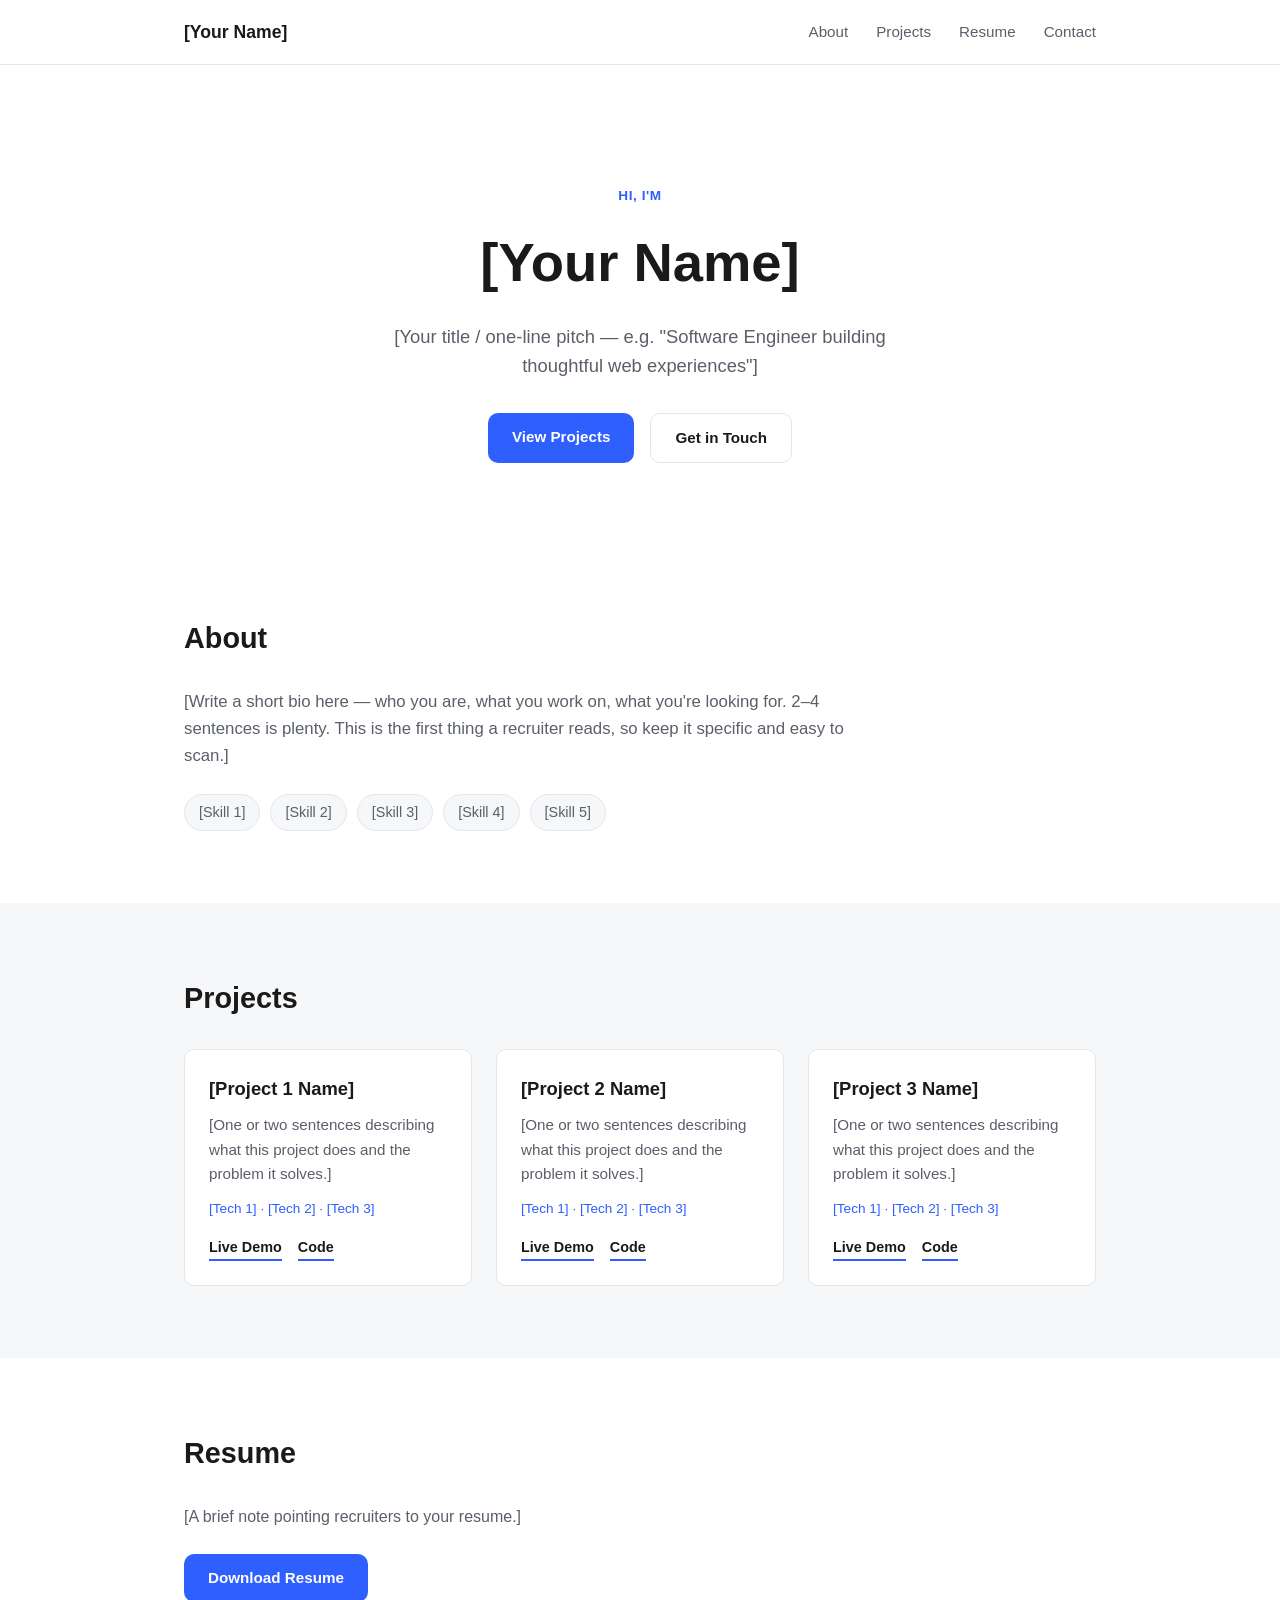
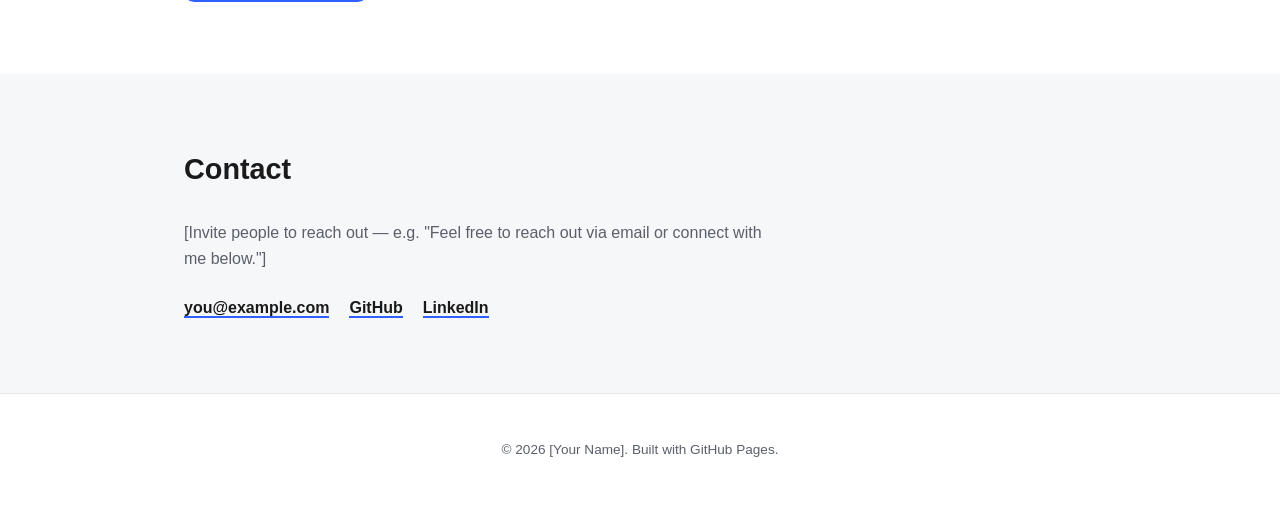
==== index.html @ 58fbc921 "Scaffold personal portfolio site" ====
<!DOCTYPE html>
<html lang="en">
<head>
<meta charset="UTF-8">
<meta name="viewport" content="width=device-width, initial-scale=1.0">
<title>Irene Chung</title>
<meta name="description" content="Portfolio of Irene Chung">
<link rel="stylesheet" href="styles.css">
</head>
<body>

<header class="site-header">
  <div class="container header-inner">
    <a href="#home" class="logo">[Your Name]</a>
    <nav class="nav">
      <button class="nav-toggle" aria-label="Toggle menu" aria-expanded="false">
        <span></span><span></span><span></span>
      </button>
      <ul class="nav-list">
        <li><a href="#about">About</a></li>
        <li><a href="#projects">Projects</a></li>
        <li><a href="#resume">Resume</a></li>
        <li><a href="#contact">Contact</a></li>
      </ul>
    </nav>
  </div>
</header>

<main>

  <section id="home" class="hero">
    <div class="container">
      <p class="hero-eyebrow">Hi, I'm</p>
      <h1>[Your Name]</h1>
      <p class="hero-tagline">[Your title / one-line pitch — e.g. "Software Engineer building thoughtful web experiences"]</p>
      <div class="hero-actions">
        <a href="#projects" class="btn btn-primary">View Projects</a>
        <a href="#contact" class="btn btn-secondary">Get in Touch</a>
      </div>
    </div>
  </section>

  <section id="about" class="section">
    <div class="container">
      <h2 class="section-title">About</h2>
      <p class="about-text">
        [Write a short bio here — who you are, what you work on, what you're looking for.
        2–4 sentences is plenty. This is the first thing a recruiter reads, so keep it
        specific and easy to scan.]
      </p>
      <ul class="skills-list">
        <li>[Skill 1]</li>
        <li>[Skill 2]</li>
        <li>[Skill 3]</li>
        <li>[Skill 4]</li>
        <li>[Skill 5]</li>
      </ul>
    </div>
  </section>

  <section id="projects" class="section section-alt">
    <div class="container">
      <h2 class="section-title">Projects</h2>
      <div class="projects-grid">

        <article class="project-card">
          <h3>[Project 1 Name]</h3>
          <p>[One or two sentences describing what this project does and the problem it solves.]</p>
          <p class="project-stack">[Tech 1] · [Tech 2] · [Tech 3]</p>
          <div class="project-links">
            <a href="#" target="_blank" rel="noopener">Live Demo</a>
            <a href="#" target="_blank" rel="noopener">Code</a>
          </div>
        </article>

        <article class="project-card">
          <h3>[Project 2 Name]</h3>
          <p>[One or two sentences describing what this project does and the problem it solves.]</p>
          <p class="project-stack">[Tech 1] · [Tech 2] · [Tech 3]</p>
          <div class="project-links">
            <a href="#" target="_blank" rel="noopener">Live Demo</a>
            <a href="#" target="_blank" rel="noopener">Code</a>
          </div>
        </article>

        <article class="project-card">
          <h3>[Project 3 Name]</h3>
          <p>[One or two sentences describing what this project does and the problem it solves.]</p>
          <p class="project-stack">[Tech 1] · [Tech 2] · [Tech 3]</p>
          <div class="project-links">
            <a href="#" target="_blank" rel="noopener">Live Demo</a>
            <a href="#" target="_blank" rel="noopener">Code</a>
          </div>
        </article>

      </div>
    </div>
  </section>

  <section id="resume" class="section">
    <div class="container">
      <h2 class="section-title">Resume</h2>
      <p class="resume-text">[A brief note pointing recruiters to your resume.]</p>
      <a href="assets/resume.pdf" class="btn btn-primary" download>Download Resume</a>
    </div>
  </section>

  <section id="contact" class="section section-alt">
    <div class="container">
      <h2 class="section-title">Contact</h2>
      <p class="contact-text">[Invite people to reach out — e.g. "Feel free to reach out via email or connect with me below."]</p>
      <ul class="contact-list">
        <li><a href="mailto:you@example.com">you@example.com</a></li>
        <li><a href="https://github.com/irenechuung" target="_blank" rel="noopener">GitHub</a></li>
        <li><a href="#" target="_blank" rel="noopener">LinkedIn</a></li>
      </ul>
    </div>
  </section>

</main>

<footer class="site-footer">
  <div class="container">
    <p>&copy; <span id="year"></span> [Your Name]. Built with GitHub Pages.</p>
  </div>
</footer>

<script src="script.js"></script>
</body>
</html>
---- styles.css ----
:root {
  --color-bg: #ffffff;
  --color-bg-alt: #f6f7f9;
  --color-text: #1a1a1a;
  --color-text-muted: #5a5f6a;
  --color-accent: #2f5fff;
  --color-accent-dark: #1f3fc7;
  --color-border: #e4e6ea;
  --max-width: 960px;
  --radius: 10px;
}

@media (prefers-color-scheme: dark) {
  :root {
    --color-bg: #12141a;
    --color-bg-alt: #191b22;
    --color-text: #f1f2f4;
    --color-text-muted: #a3a8b4;
    --color-accent: #6d8bff;
    --color-accent-dark: #8fa4ff;
    --color-border: #2a2d36;
  }
}

* { box-sizing: border-box; }

html { scroll-behavior: smooth; }

body {
  margin: 0;
  font-family: -apple-system, BlinkMacSystemFont, "Segoe UI", Roboto, Helvetica, Arial, sans-serif;
  background: var(--color-bg);
  color: var(--color-text);
  line-height: 1.6;
}

.container {
  max-width: var(--max-width);
  margin: 0 auto;
  padding: 0 24px;
}

/* Header */
.site-header {
  position: sticky;
  top: 0;
  z-index: 10;
  background: color-mix(in srgb, var(--color-bg) 85%, transparent);
  backdrop-filter: blur(8px);
  border-bottom: 1px solid var(--color-border);
}

.header-inner {
  display: flex;
  align-items: center;
  justify-content: space-between;
  height: 64px;
}

.logo {
  font-weight: 700;
  font-size: 1.1rem;
  color: var(--color-text);
  text-decoration: none;
}

.nav-list {
  display: flex;
  gap: 28px;
  list-style: none;
  margin: 0;
  padding: 0;
}

.nav-list a {
  color: var(--color-text-muted);
  text-decoration: none;
  font-size: 0.95rem;
  font-weight: 500;
  transition: color 0.15s ease;
}

.nav-list a:hover { color: var(--color-accent); }

.nav-toggle {
  display: none;
  flex-direction: column;
  gap: 4px;
  background: none;
  border: none;
  cursor: pointer;
  padding: 8px;
}

.nav-toggle span {
  width: 22px;
  height: 2px;
  background: var(--color-text);
  display: block;
}

/* Hero */
.hero {
  padding: 120px 0 80px;
  text-align: center;
}

.hero-eyebrow {
  color: var(--color-accent);
  font-weight: 600;
  letter-spacing: 0.04em;
  text-transform: uppercase;
  font-size: 0.85rem;
  margin: 0 0 12px;
}

.hero h1 {
  font-size: clamp(2.2rem, 5vw, 3.4rem);
  margin: 0 0 16px;
  font-weight: 800;
}

.hero-tagline {
  font-size: 1.15rem;
  color: var(--color-text-muted);
  max-width: 560px;
  margin: 0 auto 32px;
}

.hero-actions {
  display: flex;
  gap: 16px;
  justify-content: center;
}

/* Buttons */
.btn {
  display: inline-block;
  padding: 12px 24px;
  border-radius: var(--radius);
  text-decoration: none;
  font-weight: 600;
  font-size: 0.95rem;
  transition: transform 0.15s ease, opacity 0.15s ease;
}

.btn:hover { transform: translateY(-1px); }

.btn-primary {
  background: var(--color-accent);
  color: #fff;
}

.btn-primary:hover { background: var(--color-accent-dark); }

.btn-secondary {
  background: transparent;
  color: var(--color-text);
  border: 1px solid var(--color-border);
}

/* Sections */
.section {
  padding: 72px 0;
}

.section-alt {
  background: var(--color-bg-alt);
}

.section-title {
  font-size: 1.8rem;
  font-weight: 800;
  margin: 0 0 28px;
}

.about-text {
  max-width: 680px;
  color: var(--color-text-muted);
  font-size: 1.05rem;
  margin-bottom: 24px;
}

.skills-list {
  display: flex;
  flex-wrap: wrap;
  gap: 10px;
  list-style: none;
  padding: 0;
  margin: 0;
}

.skills-list li {
  background: var(--color-bg-alt);
  border: 1px solid var(--color-border);
  padding: 6px 14px;
  border-radius: 999px;
  font-size: 0.9rem;
  color: var(--color-text-muted);
}

/* Projects */
.projects-grid {
  display: grid;
  grid-template-columns: repeat(auto-fit, minmax(260px, 1fr));
  gap: 24px;
}

.project-card {
  background: var(--color-bg);
  border: 1px solid var(--color-border);
  border-radius: var(--radius);
  padding: 24px;
}

.project-card h3 {
  margin: 0 0 10px;
  font-size: 1.15rem;
}

.project-card p {
  color: var(--color-text-muted);
  font-size: 0.95rem;
  margin: 0 0 12px;
}

.project-stack {
  font-size: 0.85rem !important;
  color: var(--color-accent) !important;
}

.project-links {
  display: flex;
  gap: 16px;
  margin-top: 16px;
}

.project-links a {
  color: var(--color-text);
  font-weight: 600;
  font-size: 0.9rem;
  text-decoration: none;
  border-bottom: 2px solid var(--color-accent);
}

/* Resume */
.resume-text {
  color: var(--color-text-muted);
  margin-bottom: 24px;
  max-width: 600px;
}

/* Contact */
.contact-text {
  color: var(--color-text-muted);
  margin-bottom: 24px;
  max-width: 600px;
}

.contact-list {
  list-style: none;
  padding: 0;
  margin: 0;
  display: flex;
  flex-wrap: wrap;
  gap: 20px;
}

.contact-list a {
  color: var(--color-text);
  text-decoration: none;
  font-weight: 600;
  border-bottom: 2px solid var(--color-accent);
}

/* Footer */
.site-footer {
  padding: 32px 0;
  text-align: center;
  color: var(--color-text-muted);
  font-size: 0.85rem;
  border-top: 1px solid var(--color-border);
}

/* Responsive */
@media (max-width: 720px) {
  .nav-toggle { display: flex; }

  .nav-list {
    position: absolute;
    top: 64px;
    left: 0;
    right: 0;
    background: var(--color-bg);
    border-bottom: 1px solid var(--color-border);
    flex-direction: column;
    align-items: center;
    padding: 20px 0;
    gap: 18px;
    display: none;
  }

  .nav-list.open { display: flex; }

  .hero { padding: 90px 0 60px; }

  .hero-actions { flex-direction: column; align-items: center; }
}
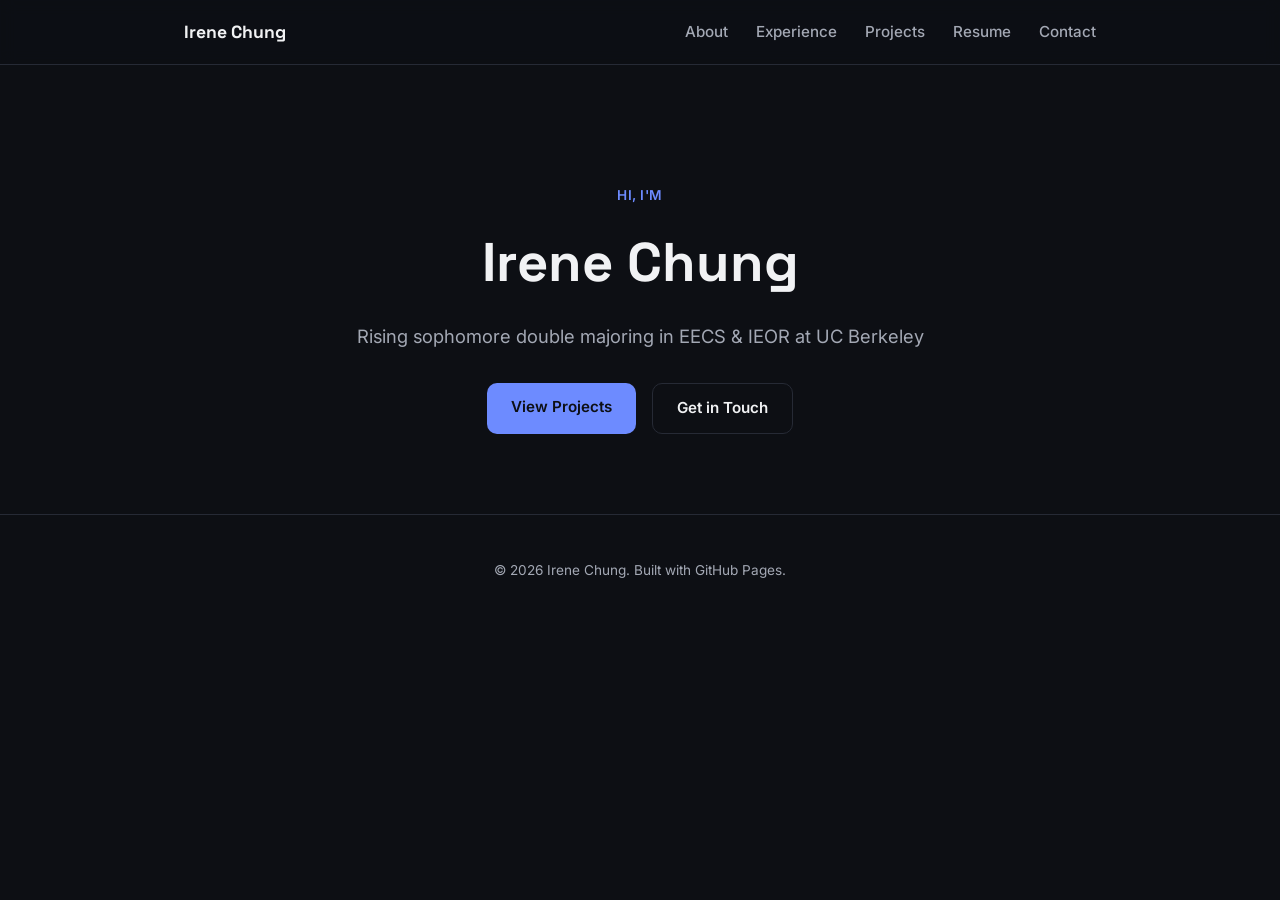
==== commit 7870c131: "Update fonts to Space Grotesk + Inter" ====
--- a/index.html
+++ b/index.html
@@ -3,24 +3,28 @@
 <head>
 <meta charset="UTF-8">
 <meta name="viewport" content="width=device-width, initial-scale=1.0">
-<title>Irene Chung</title>
-<meta name="description" content="Portfolio of Irene Chung">
+<title>Irene Chung — Software Engineer</title>
+<meta name="description" content="Irene Chung — EECS & IEOR at UC Berkeley. Systems software, LLM pipelines, and safety-critical engineering.">
+<link rel="preconnect" href="https://fonts.googleapis.com">
+<link rel="preconnect" href="https://fonts.gstatic.com" crossorigin>
+<link href="https://fonts.googleapis.com/css2?family=Inter:wght@400;500;600&family=Space+Grotesk:wght@500;600;700&display=swap" rel="stylesheet">
 <link rel="stylesheet" href="styles.css">
 </head>
 <body>
 
 <header class="site-header">
   <div class="container header-inner">
-    <a href="#home" class="logo">[Your Name]</a>
+    <a href="index.html" class="logo">Irene Chung</a>
     <nav class="nav">
       <button class="nav-toggle" aria-label="Toggle menu" aria-expanded="false">
         <span></span><span></span><span></span>
       </button>
       <ul class="nav-list">
-        <li><a href="#about">About</a></li>
-        <li><a href="#projects">Projects</a></li>
-        <li><a href="#resume">Resume</a></li>
-        <li><a href="#contact">Contact</a></li>
+        <li><a href="about.html">About</a></li>
+        <li><a href="experience.html">Experience</a></li>
+        <li><a href="projects.html">Projects</a></li>
+        <li><a href="resume.html">Resume</a></li>
+        <li><a href="contact.html">Contact</a></li>
       </ul>
     </nav>
   </div>
@@ -28,92 +32,15 @@
 
 <main>
 
-  <section id="home" class="hero">
+  <section class="hero">
     <div class="container">
       <p class="hero-eyebrow">Hi, I'm</p>
-      <h1>[Your Name]</h1>
-      <p class="hero-tagline">[Your title / one-line pitch — e.g. "Software Engineer building thoughtful web experiences"]</p>
+      <h1>Irene Chung</h1>
+      <p class="hero-tagline">Rising sophomore double majoring in EECS &amp; IEOR at UC Berkeley</p>
       <div class="hero-actions">
-        <a href="#projects" class="btn btn-primary">View Projects</a>
-        <a href="#contact" class="btn btn-secondary">Get in Touch</a>
+        <a href="projects.html" class="btn btn-primary">View Projects</a>
+        <a href="contact.html" class="btn btn-secondary">Get in Touch</a>
       </div>
-    </div>
-  </section>
-
-  <section id="about" class="section">
-    <div class="container">
-      <h2 class="section-title">About</h2>
-      <p class="about-text">
-        [Write a short bio here — who you are, what you work on, what you're looking for.
-        2–4 sentences is plenty. This is the first thing a recruiter reads, so keep it
-        specific and easy to scan.]
-      </p>
-      <ul class="skills-list">
-        <li>[Skill 1]</li>
-        <li>[Skill 2]</li>
-        <li>[Skill 3]</li>
-        <li>[Skill 4]</li>
-        <li>[Skill 5]</li>
-      </ul>
-    </div>
-  </section>
-
-  <section id="projects" class="section section-alt">
-    <div class="container">
-      <h2 class="section-title">Projects</h2>
-      <div class="projects-grid">
-
-        <article class="project-card">
-          <h3>[Project 1 Name]</h3>
-          <p>[One or two sentences describing what this project does and the problem it solves.]</p>
-          <p class="project-stack">[Tech 1] · [Tech 2] · [Tech 3]</p>
-          <div class="project-links">
-            <a href="#" target="_blank" rel="noopener">Live Demo</a>
-            <a href="#" target="_blank" rel="noopener">Code</a>
-          </div>
-        </article>
-
-        <article class="project-card">
-          <h3>[Project 2 Name]</h3>
-          <p>[One or two sentences describing what this project does and the problem it solves.]</p>
-          <p class="project-stack">[Tech 1] · [Tech 2] · [Tech 3]</p>
-          <div class="project-links">
-            <a href="#" target="_blank" rel="noopener">Live Demo</a>
-            <a href="#" target="_blank" rel="noopener">Code</a>
-          </div>
-        </article>
-
-        <article class="project-card">
-          <h3>[Project 3 Name]</h3>
-          <p>[One or two sentences describing what this project does and the problem it solves.]</p>
-          <p class="project-stack">[Tech 1] · [Tech 2] · [Tech 3]</p>
-          <div class="project-links">
-            <a href="#" target="_blank" rel="noopener">Live Demo</a>
-            <a href="#" target="_blank" rel="noopener">Code</a>
-          </div>
-        </article>
-
-      </div>
-    </div>
-  </section>
-
-  <section id="resume" class="section">
-    <div class="container">
-      <h2 class="section-title">Resume</h2>
-      <p class="resume-text">[A brief note pointing recruiters to your resume.]</p>
-      <a href="assets/resume.pdf" class="btn btn-primary" download>Download Resume</a>
-    </div>
-  </section>
-
-  <section id="contact" class="section section-alt">
-    <div class="container">
-      <h2 class="section-title">Contact</h2>
-      <p class="contact-text">[Invite people to reach out — e.g. "Feel free to reach out via email or connect with me below."]</p>
-      <ul class="contact-list">
-        <li><a href="mailto:you@example.com">you@example.com</a></li>
-        <li><a href="https://github.com/irenechuung" target="_blank" rel="noopener">GitHub</a></li>
-        <li><a href="#" target="_blank" rel="noopener">LinkedIn</a></li>
-      </ul>
     </div>
   </section>
 
@@ -121,7 +48,7 @@
 
 <footer class="site-footer">
   <div class="container">
-    <p>&copy; <span id="year"></span> [Your Name]. Built with GitHub Pages.</p>
+    <p>&copy; <span id="year"></span> Irene Chung. Built with GitHub Pages.</p>
   </div>
 </footer>
 
--- a/styles.css
+++ b/styles.css
@@ -1,37 +1,29 @@
 :root {
-  --color-bg: #ffffff;
-  --color-bg-alt: #f6f7f9;
-  --color-text: #1a1a1a;
-  --color-text-muted: #5a5f6a;
-  --color-accent: #2f5fff;
-  --color-accent-dark: #1f3fc7;
-  --color-border: #e4e6ea;
+  --color-bg: #0d0f14;
+  --color-bg-alt: #14171e;
+  --color-text: #f1f2f4;
+  --color-text-muted: #a3a8b4;
+  --color-accent: #6d8bff;
+  --color-accent-dark: #8fa4ff;
+  --color-border: #262a35;
   --max-width: 960px;
   --radius: 10px;
 }
 
-@media (prefers-color-scheme: dark) {
-  :root {
-    --color-bg: #12141a;
-    --color-bg-alt: #191b22;
-    --color-text: #f1f2f4;
-    --color-text-muted: #a3a8b4;
-    --color-accent: #6d8bff;
-    --color-accent-dark: #8fa4ff;
-    --color-border: #2a2d36;
-  }
-}
-
 * { box-sizing: border-box; }
 
 html { scroll-behavior: smooth; }
 
 body {
   margin: 0;
-  font-family: -apple-system, BlinkMacSystemFont, "Segoe UI", Roboto, Helvetica, Arial, sans-serif;
+  font-family: "Inter", -apple-system, BlinkMacSystemFont, "Segoe UI", Roboto, Helvetica, Arial, sans-serif;
   background: var(--color-bg);
   color: var(--color-text);
   line-height: 1.6;
+}
+
+h1, h2, h3, h4, .logo {
+  font-family: "Space Grotesk", "Inter", -apple-system, BlinkMacSystemFont, sans-serif;
 }
 
 .container {
@@ -82,6 +74,8 @@
 
 .nav-list a:hover { color: var(--color-accent); }
 
+.nav-list a.active { color: var(--color-accent); }
+
 .nav-toggle {
   display: none;
   flex-direction: column;
@@ -123,7 +117,7 @@
 .hero-tagline {
   font-size: 1.15rem;
   color: var(--color-text-muted);
-  max-width: 560px;
+  max-width: 600px;
   margin: 0 auto 32px;
 }
 
@@ -148,7 +142,7 @@
 
 .btn-primary {
   background: var(--color-accent);
-  color: #fff;
+  color: #0d0f14;
 }
 
 .btn-primary:hover { background: var(--color-accent-dark); }
@@ -166,6 +160,11 @@
 
 .section-alt {
   background: var(--color-bg-alt);
+}
+
+.page-section {
+  padding-top: 120px;
+  min-height: calc(100vh - 64px - 90px);
 }
 
 .section-title {
@@ -179,6 +178,14 @@
   color: var(--color-text-muted);
   font-size: 1.05rem;
   margin-bottom: 24px;
+}
+
+.about-text p {
+  margin: 0 0 16px;
+}
+
+.about-text p:last-child {
+  margin-bottom: 0;
 }
 
 .skills-list {
@@ -199,6 +206,63 @@
   color: var(--color-text-muted);
 }
 
+/* Experience */
+.experience-list {
+  display: flex;
+  flex-direction: column;
+  gap: 32px;
+}
+
+.experience-item {
+  padding-bottom: 32px;
+  border-bottom: 1px solid var(--color-border);
+}
+
+.experience-item:last-child {
+  border-bottom: none;
+  padding-bottom: 0;
+}
+
+.experience-head {
+  display: flex;
+  flex-wrap: wrap;
+  align-items: baseline;
+  justify-content: space-between;
+  gap: 8px;
+}
+
+.experience-head h3 {
+  margin: 0;
+  font-size: 1.1rem;
+}
+
+.experience-date {
+  font-size: 0.85rem;
+  color: var(--color-text-muted);
+  white-space: nowrap;
+}
+
+.experience-org {
+  color: var(--color-accent);
+  font-size: 0.95rem;
+  margin: 4px 0 12px;
+}
+
+.experience-item ul {
+  margin: 0;
+  padding-left: 20px;
+  color: var(--color-text-muted);
+  font-size: 0.95rem;
+}
+
+.experience-item li {
+  margin-bottom: 6px;
+}
+
+.experience-item li:last-child {
+  margin-bottom: 0;
+}
+
 /* Projects */
 .projects-grid {
   display: grid;
@@ -207,7 +271,7 @@
 }
 
 .project-card {
-  background: var(--color-bg);
+  background: var(--color-bg-alt);
   border: 1px solid var(--color-border);
   border-radius: var(--radius);
   padding: 24px;
@@ -305,4 +369,6 @@
   .hero { padding: 90px 0 60px; }
 
   .hero-actions { flex-direction: column; align-items: center; }
-}
+
+  .experience-head { flex-direction: column; gap: 4px; }
+}
